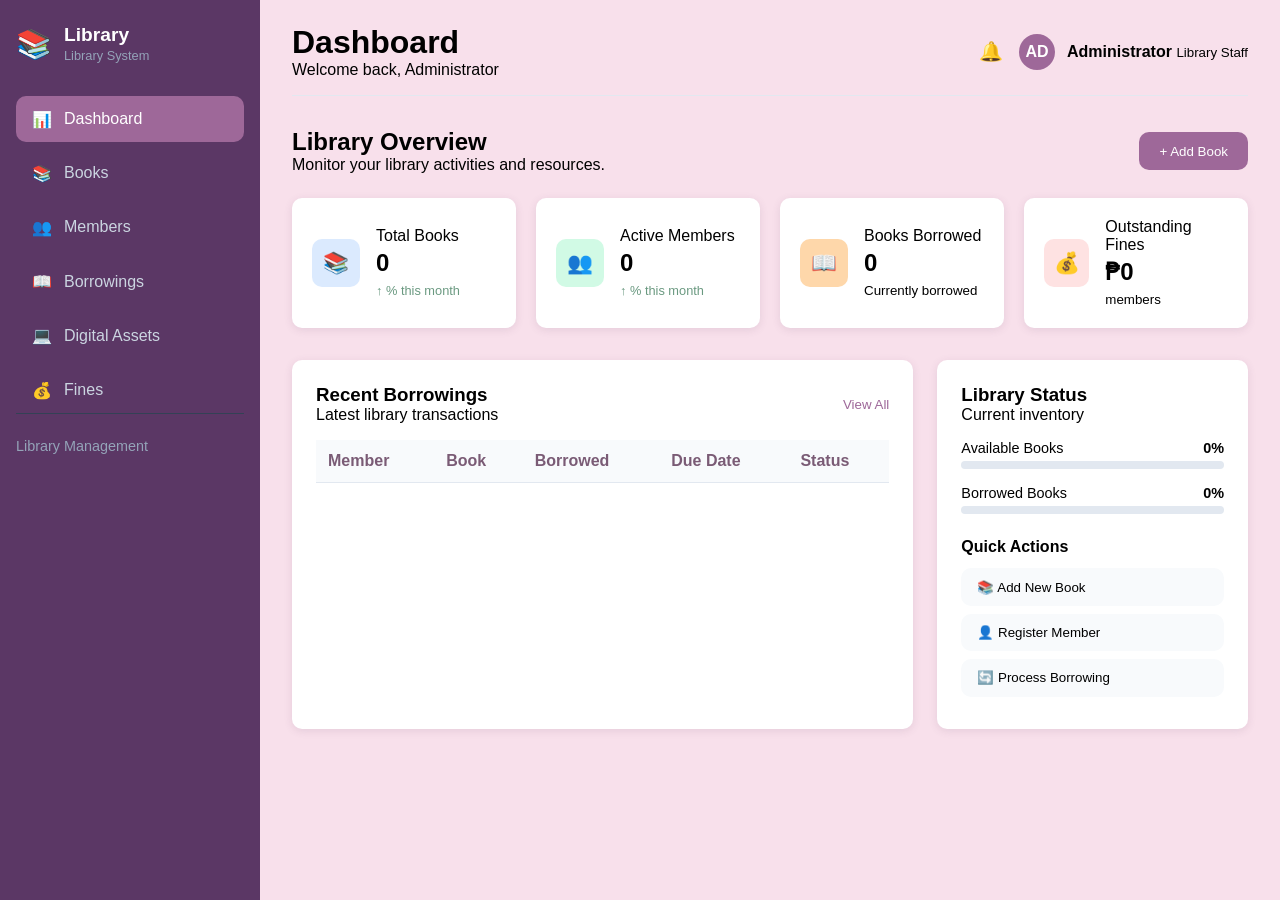
==== index.html @ 5b7c4739 "Rename index.html.html to index.html" ====
<!DOCTYPE html>
<html lang="en">
<head>
    <meta charset="UTF-8">
    <meta name="viewport" content="width=device-width, initial-scale=1.0">
    <title>Library Management System</title>
    <link rel="stylesheet" href="style.css.css">
</head>
<body>
    <!-- Sidebar -->
    <aside class="sidebar" id="sidebar">
        <div class="logo">
            <div class="logo-icon">📚</div>
            <div>
                <h2>Library</h2>
                <span>Library System</span>
            </div>
        </div>
        <nav>
            <a href="#" class="nav-link active" data-page="dashboard">
                <span>📊</span> Dashboard
            </a>
            <a href="#" class="nav-link" data-page="books">
                <span>📚</span> Books
            </a>
            <a href="#" class="nav-link" data-page="members">
                <span>👥</span> Members
            </a>
            <a href="#" class="nav-link" data-page="borrowings">
                <span>📖</span> Borrowings
            </a>
            <a href="#" class="nav-link" data-page="digital">
                <span>💻</span> Digital Assets
            </a>
            <a href="#" class="nav-link" data-page="fines">
                <span>💰</span> Fines
            </a>
        </nav>
        <div class="sidebar-footer">
            <p>Library Management</p>
        </div>
    </aside>

    <!-- Main Content -->
    <main class="main">
        <!-- Header -->
        <header class="topbar">
            <button class="menu-btn" id="menuBtn">☰</button>
            <div>
                <h1 id="pageTitle">Dashboard</h1>
                <p id="pageSubtitle">Welcome back, Administrator</p>
            </div>
            <div class="user-area">
                <button class="notification">🔔</button>
                <div class="user">
                    <div class="avatar">AD</div>
                    <div>
                        <strong>Administrator</strong>
                        <small>Library Staff</small>
                    </div>
                </div>
            </div>
        </header>

        <!-- Dashboard -->
        <section class="page active-page" id="dashboard">
            <div class="welcome">
                <div>
                    <h2>Library Overview</h2>
                    <p>Monitor your library activities and resources.</p>
                </div>
                <button class="primary-btn" onclick="openModal('addBookModal')">
                    + Add Book
                </button>
            </div>

            <!-- Statistics -->
            <div class="stats-grid">
                <div class="stat-card">
                    <div class="stat-icon blue">📚</div>
                    <div>
                        <span>Total Books</span>
                        <h2 id="totalBooks">0</h2>
                        <small class="positive">↑ % this month</small>
                    </div>
                </div>
                <div class="stat-card">
                    <div class="stat-icon green">👥</div>
                    <div>
                        <span>Active Members</span>
                        <h2>0</h2>
                        <small class="positive">↑ % this month</small>
                    </div>
                </div>
                <div class="stat-card">
                    <div class="stat-icon orange">📖</div>
                    <div>
                        <span>Books Borrowed</span>
                        <h2>0</h2>
                        <small>Currently borrowed</small>
                    </div>
                </div>
                <div class="stat-card">
                    <div class="stat-icon red">💰</div>
                    <div>
                        <span>Outstanding Fines</span>
                        <h2>₱0</h2>
                        <small>members</small>
                    </div>
                </div>
            </div>

            <!-- Dashboard Content -->
            <div class="content-grid">
                <div class="panel">
                    <div class="panel-header">
                        <div>
                            <h3>Recent Borrowings</h3>
                            <p>Latest library transactions</p>
                        </div>
                        <button class="text-btn" onclick="showPage('borrowings')">
                            View All
                        </button>
                    </div>
                    <div class="table-container">
                        <table>
                            <thead>
                                <tr>
                                    <th>Member</th>
                                    <th>Book</th>
                                    <th>Borrowed</th>
                                    <th>Due Date</th>
                                    <th>Status</th>
                                </tr>
                            </thead>
                            <tbody id="recentBorrowTableBody"></tbody>
                        </table>
                    </div>
                </div>
                <div class="panel">
                    <div class="panel-header">
                        <div>
                            <h3>Library Status</h3>
                            <p>Current inventory</p>
                        </div>
                    </div>
                    <div class="progress-item">
                        <div class="progress-label">
                            <span>Available Books</span>
                            <strong id="availPercent">0%</strong>
                        </div>
                        <div class="progress">
                            <div id="availBar" style="width:0%"></div>
                        </div>
                    </div>
                    <div class="progress-item">
                        <div class="progress-label">
                            <span>Borrowed Books</span>
                            <strong id="borrowPercent">0%</strong>
                        </div>
                        <div class="progress">
                            <div id="borrowBar" style="width:0%"></div>
                        </div>
                    </div>
                    <div class="quick-actions">
                        <h4>Quick Actions</h4>
                        <button onclick="openModal('addBookModal')">
                            📚 Add New Book
                        </button>
                        <button onclick="showPage('members')">
                            👤 Register Member
                        </button>
                        <button onclick="showPage('borrowings')">
                            🔄 Process Borrowing
                        </button>
                    </div>
                </div>
            </div>
        </section>

        <!-- Books -->
        <section class="page" id="books">
            <div class="section-header">
                <div>
                    <h2>Books</h2>
                    <p>Manage physical library books and inventory.</p>
                </div>
                <button class="primary-btn" onclick="openModal('addBookModal')">
                    + Add Book
                </button>
            </div>
            <div class="toolbar">
                <input type="text" id="bookSearch"
                       placeholder="🔍 Search books..."
                       onkeyup="searchBooks()">
                <select>
                    <option>All Categories</option>
                    <option>Programming</option>
                    <option>Database</option>
                    <option>Business</option>
                    <option>Science</option>
                </select>
                <select>
                    <option>All Status</option>
                    <option>Available</option>
                    <option>Borrowed</option>
                </select>
            </div>
            <div class="panel">
                <div class="table-container">
                    <table id="booksTable">
                        <thead>
                            <tr>
                                <th>Book ID</th>
                                <th>Title</th>
                                <th>Author</th>
                                <th>Category</th>
                                <th>Copies</th>
                                <th>Status</th>
                                <th>Action</th>
                            </tr>
                        </thead>
                        <tbody></tbody>
                    </table>
                </div>
            </div>
        </section>

        <!-- Members -->
        <section class="page" id="members">
            <div class="section-header">
                <div>
                    <h2>Members</h2>
                    <p>Manage library members and subscriptions.</p>
                </div>
                <button class="primary-btn">
                    + Add Member
                </button>
            </div>
            <div class="stats-grid small">
                <div class="stat-card">
                    <div class="stat-icon blue">👥</div>
                    <div>
                        <span>Total Members</span>
                        <h2>0</h2>
                    </div>
                </div>
                <div class="stat-card">
                    <div class="stat-icon green">✓</div>
                    <div>
                        <span>Active</span>
                        <h2>0</h2>
                    </div>
                </div>
                <div class="stat-card">
                    <div class="stat-icon orange">⏳</div>
                    <div>
                        <span>Expiring Soon</span>
                        <h2>0</h2>
                    </div>
                </div>
            </div>
            <div class="panel">
                <div class="table-container">
                    <table>
                        <thead>
                            <tr>
                                <th>Member ID</th>
                                <th>Name</th>
                                <th>Email</th>
                                <th>Membership</th>
                                <th>Joined</th>
                                <th>Status</th>
                            </tr>
                        </thead>
                        <tbody></tbody>
                    </table>
                </div>
            </div>
        </section>

        <!-- Borrowings -->
        <section class="page" id="borrowings">
            <div class="section-header">
                <div>
                    <h2>Borrowing Records</h2>
                    <p>Track book loans, returns, and due dates.</p>
                </div>
                <button class="primary-btn">
                    + New Borrowing
                </button>
            </div>
            <div class="panel">
                <div class="table-container">
                    <table>
                        <thead>
                            <tr>
                                <th>Transaction ID</th>
                                <th>Member</th>
                                <th>Book</th>
                                <th>Borrow Date</th>
                                <th>Due Date</th>
                                <th>Status</th>
                                <th>Action</th>
                            </tr>
                        </thead>
                        <tbody></tbody>
                    </table>
                </div>
            </div>
        </section>

        <!-- Digital Assets -->
        <section class="page" id="digital">
            <div class="section-header">
                <div>
                    <h2>Digital Assets</h2>
                    <p>Manage ebooks, documents, videos, and other digital media.</p>
                </div>
                <button class="primary-btn">
                    + Upload Asset
                </button>
            </div>
            <div class="asset-grid">
                <div class="asset-card">
                    <div class="asset-icon">📕</div>
                    <h3>Web Development Guide</h3>
                    <p>PDF • 12.4 MB</p>
                    <span class="badge success">Available</span>
                </div>
                <div class="asset-card">
                    <div class="asset-icon">📘</div>
                    <h3>Database Fundamentals</h3>
                    <p>PDF • 8.7 MB</p>
                    <span class="badge success">Available</span>
                </div>
                <div class="asset-card">
                    <div class="asset-icon">🎥</div>
                    <h3>Programming Lecture</h3>
                    <p>MP4 • 245 MB</p>
                    <span class="badge warning">Restricted</span>
                </div>
                <div class="asset-card">
                    <div class="asset-icon">📄</div>
                    <h3>Library Handbook</h3>
                    <p>PDF • 3.2 MB</p>
                    <span class="badge success">Available</span>
                </div>
            </div>
        </section>

        <!-- Fines -->
        <section class="page" id="fines">
            <div class="section-header">
                <div>
                    <h2>Fines & Payments</h2>
                    <p>Monitor overdue fines and payment records.</p>
                </div>
                <button class="primary-btn">
                    + Record Payment
                </button>
            </div>
            <div class="stats-grid">
                <div class="stat-card">
                    <div class="stat-icon red">💰</div>
                    <div>
                        <span>Total Outstanding</span>
                        <h2>₱0</h2>
                    </div>
                </div>
                <div class="stat-card">
                    <div class="stat-icon green">✓</div>
                    <div>
                        <span>Collected This Month</span>
                        <h2>₱0</h2>
                    </div>
                </div>
            </div>
            <div class="panel">
                <div class="table-container">
                    <table>
                        <thead>
                            <tr>
                                <th>Fine ID</th>
                                <th>Member</th>
                                <th>Reason</th>
                                <th>Amount</th>
                                <th>Date</th>
                                <th>Status</th>
                            </tr>
                        </thead>
                        <tbody></tbody>
                    </table>
                </div>
            </div>
        </section>
    </main>

    <!-- Add Book Modal -->
    <div class="modal" id="addBookModal">
        <div class="modal-content">
            <div class="modal-header">
                <div>
                    <h2>Add New Book</h2>
                    <p>Enter book information below.</p>
                </div>
                <button class="close-btn" onclick="closeModal('addBookModal')">×</button>
            </div>
            <form id="addBookForm">
                <div class="form-grid">
                    <div class="form-group">
                        <label>Book Title</label>
                        <input type="text" id="bookTitle"
                               placeholder="Enter book title" required>
                    </div>
                    <div class="form-group">
                        <label>Author</label>
                        <input type="text" id="bookAuthor"
                               placeholder="Enter author" required>
                    </div>
                    <div class="form-group">
                        <label>Category</label>
                        <select id="bookCategory">
                            <option>Programming</option>
                            <option>Database</option>
                            <option>Business</option>
                            <option>Science</option>
                            <option>Literature</option>
                        </select>
                    </div>
                    <div class="form-group">
                        <label>Number of Copies</label>
                        <input type="number" id="bookCopies"
                               min="1" value="1" required>
                    </div>
                </div>
                <div class="modal-actions">
                    <button type="button" class="secondary-btn"
                            onclick="closeModal('addBookModal')">Cancel</button>
                    <button type="submit" class="primary-btn">Add Book</button>
                </div>
            </form>
        </div>
    </div>

    <script src="script.js"></script>
</body>
</html>
---- style.css.css ----
/* ==================================
   LIBRARY MANAGEMENT SYSTEM - CSS
================================== */

/* ----- RESET & BASE ----- */
* {
  margin: 0;
  padding: 0;
  box-sizing: border-box;
  font-family: 'Segoe UI', Roboto, sans-serif;
}

:root {
  /* 💜— Purple Palette */
  --lightest: #F3CCDE;
  --light: #D6A8C4;
  --medium: #BA88AE;
  --dark: #9E6899;
  --darkest: #5B3765;

  
  --sidebar-dark: var(--darkest);
  --main-blue: var(--dark);
  --bg-page: var(--lightest);
  --white: #ffffff;
  --text-dark: #3A2440;
  --text-light: #7A5B75;
  --green: #6A9980;
  --orange: #C49A6A;
  --red: #B96878;
  --radius: 10px;
  --shadow: 0 2px 8px rgba(91, 55, 101, 0.12);
}

body {
  background:url('background.jpg') no-repeat center center fixed;
  backround-size: cover;
  color;var(--text-dark);
  display:flex;
  min-height:100vh;
  background-blend-mode:overlay;
  background-color:rgba(243,204,222,0.6);
}

/* ----- SIDEBAR ----- */
.sidebar {
  width: 260px;
  background: var(--sidebar-dark);
  color: white;
  position: fixed;
  height: 100vh;
  padding: 1.5rem 1rem;
  overflow-y: auto;
}

.logo {
  display: flex;
  align-items: center;
  gap: 0.75rem;
  margin-bottom: 2rem;
}

.logo-icon {
  font-size: 1.8rem;
}

.logo h2 {
  font-size: 1.2rem;
}

.logo span {
  font-size: 0.8rem;
  color: #94a3b8;
}

nav {
  display: flex;
  flex-direction: column;
  gap: 0.5rem;
}

.nav-link {
  display: flex;
  align-items: center;
  gap: 0.75rem;
  padding: 0.85rem 1rem;
  color: #cbd5e1;
  text-decoration: none;
  border-radius: var(--radius);
  transition: 0.2s;
}

.nav-link:hover {
  background: rgba(255,255,255,0.1);
  color: white;
}

.nav-link.active {
  background: var(--main-blue);
  color: white;
  font-weight: 500;
}

.sidebar-footer {
  margin-top: auto;
  padding-top: 1.5rem;
  border-top: 1px solid #334155;
  color: #94a3b8;
  font-size: 0.9rem;
}

/* ----- MAIN CONTENT AREA ----- */
.main {
  flex: 1;
  margin-left: 260px;
  padding: 1.5rem 2rem;
}

.topbar {
  display: flex;
  justify-content: space-between;
  align-items: center;
  margin-bottom: 2rem;
  padding-bottom: 1rem;
  border-bottom: 1px solid #e2e8f0;
}

.menu-btn {
  display: none;
  border: none;
  background: none;
  font-size: 1.5rem;
  cursor: pointer;
}

.user-area {
  display: flex;
  align-items: center;
  gap: 1rem;
}

.notification {
  border: none;
  background: none;
  font-size: 1.2rem;
  cursor: pointer;
}

.user {
  display: flex;
  align-items: center;
  gap: 0.75rem;
}

.avatar {
  width: 36px;
  height: 36px;
  background: var(--main-blue);
  color: white;
  border-radius: 50%;
  display: flex;
  align-items: center;
  justify-content: center;
  font-weight: bold;
}

/* ----- DASHBOARD ----- */
.welcome {
  display: flex;
  justify-content: space-between;
  align-items: center;
  margin-bottom: 1.5rem;
}

.primary-btn {
  background: var(--main-blue);
  color: white;
  border: none;
  padding: 0.7rem 1.25rem;
  border-radius: var(--radius);
  font-weight: 500;
  cursor: pointer;
  transition: 0.2s;
}

.primary-btn:hover {
  background: #1d4ed8;
}

.secondary-btn {
  padding: 0.7rem 1.25rem;
  border: 1px solid #cbd5e1;
  background: white;
  border-radius: var(--radius);
  cursor: pointer;
}

.stats-grid {
  display: grid;
  grid-template-columns: repeat(4, 1fr);
  gap: 1.25rem;
  margin-bottom: 2rem;
}

.stat-card {
  background: white;
  padding: 1.25rem;
  border-radius: var(--radius);
  box-shadow: var(--shadow);
  display: flex;
  align-items: center;
  gap: 1rem;
}

.stat-icon {
  width: 48px;
  height: 48px;
  border-radius: 10px;
  display: flex;
  align-items: center;
  justify-content: center;
  font-size: 1.3rem;
}

.stat-icon.blue { background: #dbeafe; color: var(--main-blue); }
.stat-icon.green { background: #d1fae5; color: var(--green); }
.stat-icon.orange { background: #fed7aa; color: var(--orange); }
.stat-icon.red { background: #fee2e2; color: var(--red); }

.stat-card h2 {
  font-size: 1.5rem;
  margin: 0.25rem 0;
}

.positive { color: var(--green); font-size: 0.8rem; }

.content-grid {
  display: grid;
  grid-template-columns: 2fr 1fr;
  gap: 1.5rem;
}

.panel {
  background: white;
  border-radius: var(--radius);
  padding: 1.5rem;
  box-shadow: var(--shadow);
  margin-bottom: 1.5rem;
}

.panel-header {
  display: flex;
  justify-content: space-between;
  align-items: center;
  margin-bottom: 1rem;
}

.text-btn {
  background: none;
  border: none;
  color: var(--main-blue);
  cursor: pointer;
}

.progress-item {
  margin: 1rem 0;
}

.progress-label {
  display: flex;
  justify-content: space-between;
  margin-bottom: 0.3rem;
  font-size: 0.9rem;
}

.progress {
  height: 8px;
  background: #e2e8f0;
  border-radius: 4px;
  overflow: hidden;
}

.progress > div {
  height: 100%;
  background: var(--main-blue);
  border-radius: 4px;
  transition: width 0.3s;
}

.quick-actions {
  margin-top: 1.5rem;
}

.quick-actions h4 {
  margin-bottom: 0.8rem;
}

.quick-actions button {
  display: block;
  width: 100%;
  text-align: left;
  margin: 0.5rem 0;
  padding: 0.7rem 1rem;
  background: #f8fafc;
  border: none;
  border-radius: var(--radius);
  cursor: pointer;
  transition: 0.2s;
}

.quick-actions button:hover {
  background: #e2e8f0;
}

/* ----- TABLES ----- */
.table-container {
  overflow-x: auto;
}

table {
  width: 100%;
  border-collapse: collapse;
}

th, td {
  padding: 0.75rem;
  text-align: left;
  border-bottom: 1px solid #e2e8f0;
}

th {
  background: #f8fafc;
  font-weight: 600;
  color: var(--text-light);
}

/* ----- PAGES ----- */
.page { display: none; }
.active-page { display: block; }

.section-header {
  display: flex;
  justify-content: space-between;
  align-items: center;
  margin-bottom: 1.5rem;
}

.toolbar {
  display: flex;
  gap: 0.75rem;
  margin-bottom: 1rem;
  flex-wrap: wrap;
}

.toolbar input, .toolbar select {
  padding: 0.6rem 1rem;
  border: 1px solid #cbd5e1;
  border-radius: 6px;
}

.small {
  grid-template-columns: repeat(3, 1fr);
}

/* ----- DIGITAL ASSETS ----- */
.asset-grid {
  display: grid;
  grid-template-columns: repeat(auto-fill, minmax(220px, 1fr));
  gap: 1.25rem;
}

.asset-card {
  background: white;
  padding: 1.25rem;
  border-radius: var(--radius);
  box-shadow: var(--shadow);
  text-align: center;
}

.asset-icon {
  font-size: 2.5rem;
  margin-bottom: 0.8rem;
}

.asset-card h3 {
  font-size: 1rem;
  margin-bottom: 0.4rem;
}

.asset-card p {
  font-size: 0.85rem;
  color: var(--text-light);
  margin-bottom: 0.6rem;
}

.badge {
  display: inline-block;
  padding: 0.25rem 0.6rem;
  border-radius: 20px;
  font-size: 0.75rem;
  font-weight: 500;
}

.badge.success { background: #d1fae5; color: #065f46; }
.badge.warning { background: #fef3c7; color: #92400e; }

/* ----- MODAL ----- */
.modal {
  display: none;
  position: fixed;
  inset: 0;
  background: rgba(0,0,0,0.5);
  align-items: center;
  justify-content: center;
  z-index: 100;
}

.modal-content {
  background: white;
  padding: 2rem;
  border-radius: var(--radius);
  width: 90%;
  max-width: 500px;
}

.modal-header {
  display: flex;
  justify-content: space-between;
  align-items: flex-start;
  margin-bottom: 1.5rem;
}

.close-btn {
  background: none;
  border: none;
  font-size: 1.5rem;
  cursor: pointer;
}

.form-grid {
  display: grid;
  grid-template-columns: 1fr 1fr;
  gap: 1rem;
}

.form-group {
  margin-bottom: 1rem;
}

.form-group label {
  display: block;
  margin-bottom: 0.4rem;
  font-weight: 500;
}

.form-group input, .form-group select {
  width: 100%;
  padding: 0.7rem;
  border: 1px solid #cbd5e1;
  border-radius: 6px;
}

.modal-actions {
  display: flex;
  gap: 0.75rem;
  justify-content: flex-end;
  margin-top: 1rem;
}

/* ----- RESPONSIVE ----- */
@media (max-width: 1024px) {
  .stats-grid { grid-template-columns: repeat(2, 1fr); }
  .content-grid { grid-template-columns: 1fr; }
  .small { grid-template-columns: repeat(2, 1fr); }
}

@media (max-width: 768px) {
  .sidebar { transform: translateX(-100%); z-index: 99; }
  .main { margin-left: 0; }
  .menu-btn { display: block; }
  .stats-grid { grid-template-columns: 1fr; }
  .small { grid-template-columns: 1fr; }
  .form-grid { grid-template-columns: 1fr; }
}
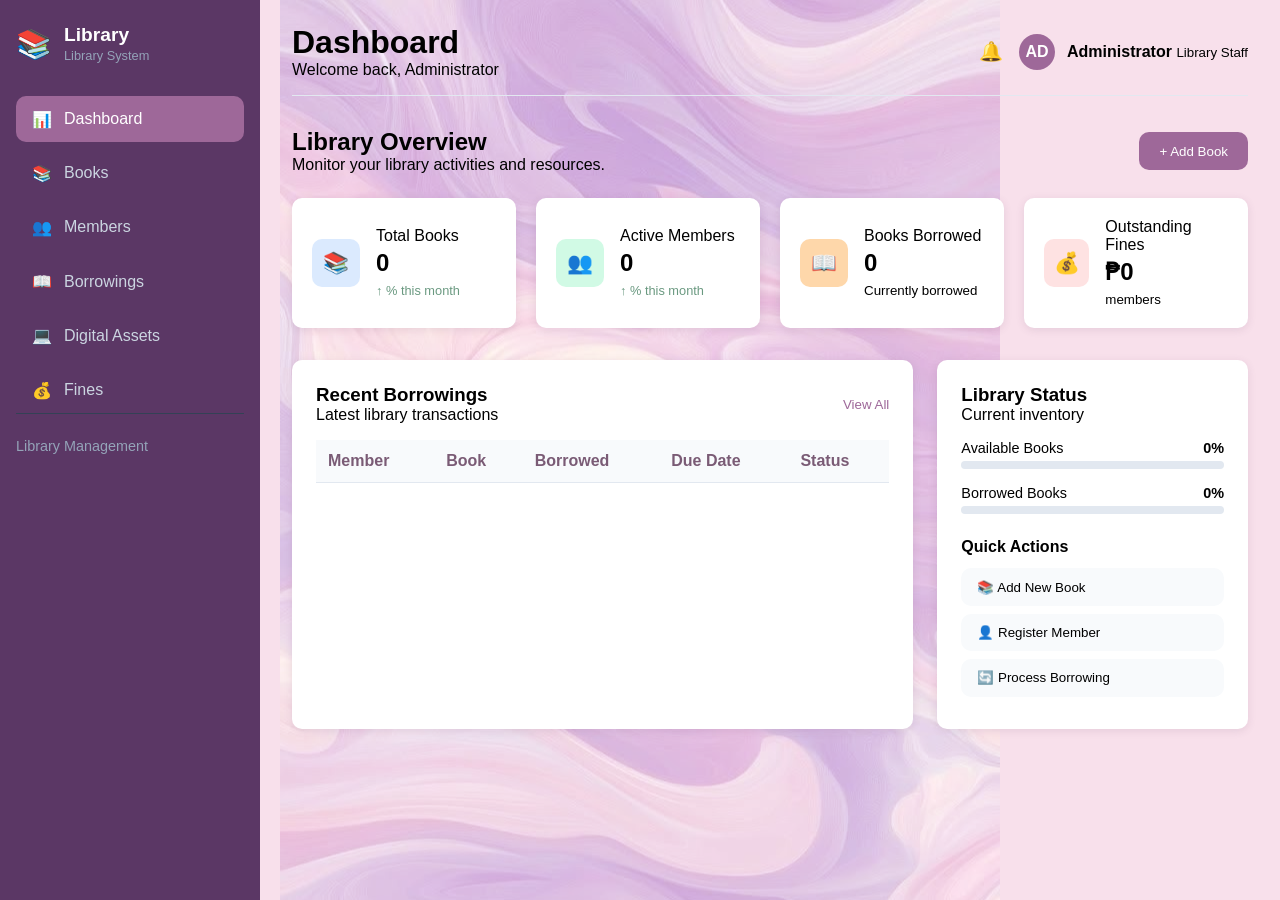
==== commit bceefa8e: "Update index.html" ====
--- a/index.html
+++ b/index.html
@@ -4,7 +4,7 @@
     <meta charset="UTF-8">
     <meta name="viewport" content="width=device-width, initial-scale=1.0">
     <title>Library Management System</title>
-    <link rel="stylesheet" href="style.css.css">
+    <link rel="stylesheet" href="style.css">
 </head>
 <body>
     <!-- Sidebar -->
--- a/style.css
+++ b/style.css
@@ -0,0 +1,484 @@
+/* ==================================
+   LIBRARY MANAGEMENT SYSTEM - CSS
+================================== */
+
+/* ----- RESET & BASE ----- */
+* {
+  margin: 0;
+  padding: 0;
+  box-sizing: border-box;
+  font-family: 'Segoe UI', Roboto, sans-serif;
+}
+
+:root {
+  /* 💜— Purple Palette */
+  --lightest: #F3CCDE;
+  --light: #D6A8C4;
+  --medium: #BA88AE;
+  --dark: #9E6899;
+  --darkest: #5B3765;
+
+  
+  --sidebar-dark: var(--darkest);
+  --main-blue: var(--dark);
+  --bg-page: var(--lightest);
+  --white: #ffffff;
+  --text-dark: #3A2440;
+  --text-light: #7A5B75;
+  --green: #6A9980;
+  --orange: #C49A6A;
+  --red: #B96878;
+  --radius: 10px;
+  --shadow: 0 2px 8px rgba(91, 55, 101, 0.12);
+}
+
+body {
+  background:url('background.jpg') no-repeat center center fixed;
+  backround-size: cover;
+  color;var(--text-dark);
+  display:flex;
+  min-height:100vh;
+  background-blend-mode:overlay;
+  background-color:rgba(243,204,222,0.6);
+}
+
+/* ----- SIDEBAR ----- */
+.sidebar {
+  width: 260px;
+  background: var(--sidebar-dark);
+  color: white;
+  position: fixed;
+  height: 100vh;
+  padding: 1.5rem 1rem;
+  overflow-y: auto;
+}
+
+.logo {
+  display: flex;
+  align-items: center;
+  gap: 0.75rem;
+  margin-bottom: 2rem;
+}
+
+.logo-icon {
+  font-size: 1.8rem;
+}
+
+.logo h2 {
+  font-size: 1.2rem;
+}
+
+.logo span {
+  font-size: 0.8rem;
+  color: #94a3b8;
+}
+
+nav {
+  display: flex;
+  flex-direction: column;
+  gap: 0.5rem;
+}
+
+.nav-link {
+  display: flex;
+  align-items: center;
+  gap: 0.75rem;
+  padding: 0.85rem 1rem;
+  color: #cbd5e1;
+  text-decoration: none;
+  border-radius: var(--radius);
+  transition: 0.2s;
+}
+
+.nav-link:hover {
+  background: rgba(255,255,255,0.1);
+  color: white;
+}
+
+.nav-link.active {
+  background: var(--main-blue);
+  color: white;
+  font-weight: 500;
+}
+
+.sidebar-footer {
+  margin-top: auto;
+  padding-top: 1.5rem;
+  border-top: 1px solid #334155;
+  color: #94a3b8;
+  font-size: 0.9rem;
+}
+
+/* ----- MAIN CONTENT AREA ----- */
+.main {
+  flex: 1;
+  margin-left: 260px;
+  padding: 1.5rem 2rem;
+}
+
+.topbar {
+  display: flex;
+  justify-content: space-between;
+  align-items: center;
+  margin-bottom: 2rem;
+  padding-bottom: 1rem;
+  border-bottom: 1px solid #e2e8f0;
+}
+
+.menu-btn {
+  display: none;
+  border: none;
+  background: none;
+  font-size: 1.5rem;
+  cursor: pointer;
+}
+
+.user-area {
+  display: flex;
+  align-items: center;
+  gap: 1rem;
+}
+
+.notification {
+  border: none;
+  background: none;
+  font-size: 1.2rem;
+  cursor: pointer;
+}
+
+.user {
+  display: flex;
+  align-items: center;
+  gap: 0.75rem;
+}
+
+.avatar {
+  width: 36px;
+  height: 36px;
+  background: var(--main-blue);
+  color: white;
+  border-radius: 50%;
+  display: flex;
+  align-items: center;
+  justify-content: center;
+  font-weight: bold;
+}
+
+/* ----- DASHBOARD ----- */
+.welcome {
+  display: flex;
+  justify-content: space-between;
+  align-items: center;
+  margin-bottom: 1.5rem;
+}
+
+.primary-btn {
+  background: var(--main-blue);
+  color: white;
+  border: none;
+  padding: 0.7rem 1.25rem;
+  border-radius: var(--radius);
+  font-weight: 500;
+  cursor: pointer;
+  transition: 0.2s;
+}
+
+.primary-btn:hover {
+  background: #1d4ed8;
+}
+
+.secondary-btn {
+  padding: 0.7rem 1.25rem;
+  border: 1px solid #cbd5e1;
+  background: white;
+  border-radius: var(--radius);
+  cursor: pointer;
+}
+
+.stats-grid {
+  display: grid;
+  grid-template-columns: repeat(4, 1fr);
+  gap: 1.25rem;
+  margin-bottom: 2rem;
+}
+
+.stat-card {
+  background: white;
+  padding: 1.25rem;
+  border-radius: var(--radius);
+  box-shadow: var(--shadow);
+  display: flex;
+  align-items: center;
+  gap: 1rem;
+}
+
+.stat-icon {
+  width: 48px;
+  height: 48px;
+  border-radius: 10px;
+  display: flex;
+  align-items: center;
+  justify-content: center;
+  font-size: 1.3rem;
+}
+
+.stat-icon.blue { background: #dbeafe; color: var(--main-blue); }
+.stat-icon.green { background: #d1fae5; color: var(--green); }
+.stat-icon.orange { background: #fed7aa; color: var(--orange); }
+.stat-icon.red { background: #fee2e2; color: var(--red); }
+
+.stat-card h2 {
+  font-size: 1.5rem;
+  margin: 0.25rem 0;
+}
+
+.positive { color: var(--green); font-size: 0.8rem; }
+
+.content-grid {
+  display: grid;
+  grid-template-columns: 2fr 1fr;
+  gap: 1.5rem;
+}
+
+.panel {
+  background: white;
+  border-radius: var(--radius);
+  padding: 1.5rem;
+  box-shadow: var(--shadow);
+  margin-bottom: 1.5rem;
+}
+
+.panel-header {
+  display: flex;
+  justify-content: space-between;
+  align-items: center;
+  margin-bottom: 1rem;
+}
+
+.text-btn {
+  background: none;
+  border: none;
+  color: var(--main-blue);
+  cursor: pointer;
+}
+
+.progress-item {
+  margin: 1rem 0;
+}
+
+.progress-label {
+  display: flex;
+  justify-content: space-between;
+  margin-bottom: 0.3rem;
+  font-size: 0.9rem;
+}
+
+.progress {
+  height: 8px;
+  background: #e2e8f0;
+  border-radius: 4px;
+  overflow: hidden;
+}
+
+.progress > div {
+  height: 100%;
+  background: var(--main-blue);
+  border-radius: 4px;
+  transition: width 0.3s;
+}
+
+.quick-actions {
+  margin-top: 1.5rem;
+}
+
+.quick-actions h4 {
+  margin-bottom: 0.8rem;
+}
+
+.quick-actions button {
+  display: block;
+  width: 100%;
+  text-align: left;
+  margin: 0.5rem 0;
+  padding: 0.7rem 1rem;
+  background: #f8fafc;
+  border: none;
+  border-radius: var(--radius);
+  cursor: pointer;
+  transition: 0.2s;
+}
+
+.quick-actions button:hover {
+  background: #e2e8f0;
+}
+
+/* ----- TABLES ----- */
+.table-container {
+  overflow-x: auto;
+}
+
+table {
+  width: 100%;
+  border-collapse: collapse;
+}
+
+th, td {
+  padding: 0.75rem;
+  text-align: left;
+  border-bottom: 1px solid #e2e8f0;
+}
+
+th {
+  background: #f8fafc;
+  font-weight: 600;
+  color: var(--text-light);
+}
+
+/* ----- PAGES ----- */
+.page { display: none; }
+.active-page { display: block; }
+
+.section-header {
+  display: flex;
+  justify-content: space-between;
+  align-items: center;
+  margin-bottom: 1.5rem;
+}
+
+.toolbar {
+  display: flex;
+  gap: 0.75rem;
+  margin-bottom: 1rem;
+  flex-wrap: wrap;
+}
+
+.toolbar input, .toolbar select {
+  padding: 0.6rem 1rem;
+  border: 1px solid #cbd5e1;
+  border-radius: 6px;
+}
+
+.small {
+  grid-template-columns: repeat(3, 1fr);
+}
+
+/* ----- DIGITAL ASSETS ----- */
+.asset-grid {
+  display: grid;
+  grid-template-columns: repeat(auto-fill, minmax(220px, 1fr));
+  gap: 1.25rem;
+}
+
+.asset-card {
+  background: white;
+  padding: 1.25rem;
+  border-radius: var(--radius);
+  box-shadow: var(--shadow);
+  text-align: center;
+}
+
+.asset-icon {
+  font-size: 2.5rem;
+  margin-bottom: 0.8rem;
+}
+
+.asset-card h3 {
+  font-size: 1rem;
+  margin-bottom: 0.4rem;
+}
+
+.asset-card p {
+  font-size: 0.85rem;
+  color: var(--text-light);
+  margin-bottom: 0.6rem;
+}
+
+.badge {
+  display: inline-block;
+  padding: 0.25rem 0.6rem;
+  border-radius: 20px;
+  font-size: 0.75rem;
+  font-weight: 500;
+}
+
+.badge.success { background: #d1fae5; color: #065f46; }
+.badge.warning { background: #fef3c7; color: #92400e; }
+
+/* ----- MODAL ----- */
+.modal {
+  display: none;
+  position: fixed;
+  inset: 0;
+  background: rgba(0,0,0,0.5);
+  align-items: center;
+  justify-content: center;
+  z-index: 100;
+}
+
+.modal-content {
+  background: white;
+  padding: 2rem;
+  border-radius: var(--radius);
+  width: 90%;
+  max-width: 500px;
+}
+
+.modal-header {
+  display: flex;
+  justify-content: space-between;
+  align-items: flex-start;
+  margin-bottom: 1.5rem;
+}
+
+.close-btn {
+  background: none;
+  border: none;
+  font-size: 1.5rem;
+  cursor: pointer;
+}
+
+.form-grid {
+  display: grid;
+  grid-template-columns: 1fr 1fr;
+  gap: 1rem;
+}
+
+.form-group {
+  margin-bottom: 1rem;
+}
+
+.form-group label {
+  display: block;
+  margin-bottom: 0.4rem;
+  font-weight: 500;
+}
+
+.form-group input, .form-group select {
+  width: 100%;
+  padding: 0.7rem;
+  border: 1px solid #cbd5e1;
+  border-radius: 6px;
+}
+
+.modal-actions {
+  display: flex;
+  gap: 0.75rem;
+  justify-content: flex-end;
+  margin-top: 1rem;
+}
+
+/* ----- RESPONSIVE ----- */
+@media (max-width: 1024px) {
+  .stats-grid { grid-template-columns: repeat(2, 1fr); }
+  .content-grid { grid-template-columns: 1fr; }
+  .small { grid-template-columns: repeat(2, 1fr); }
+}
+
+@media (max-width: 768px) {
+  .sidebar { transform: translateX(-100%); z-index: 99; }
+  .main { margin-left: 0; }
+  .menu-btn { display: block; }
+  .stats-grid { grid-template-columns: 1fr; }
+  .small { grid-template-columns: 1fr; }
+  .form-grid { grid-template-columns: 1fr; }
+}
